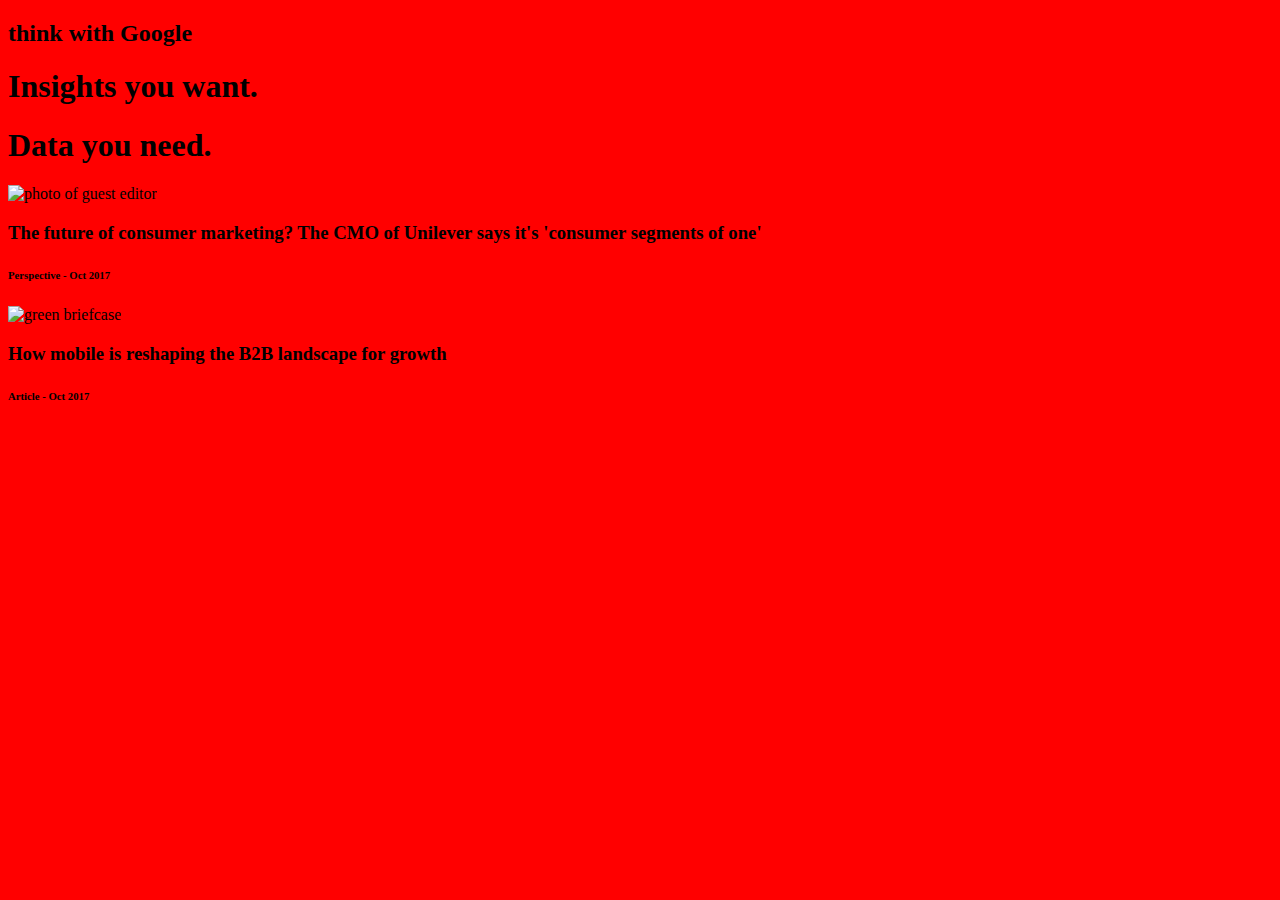
==== index.html @ 2addae3f "add content to website; test media queries and css stylesheet connections" ====
<!DOCTYPE html>
<html>
  <head>
    <meta charset="utf-8">
    <meta name="viewport" content="width=device-width">
    <link rel="stylesheet" href="css/styles.css" type="text/css">
    <title>Think with Google - Discover Marketing Research &amp; Digital Trends </title>
  </head>
  <body>
  <!--Nav Bar-->
    <div class="nav-bar">
      <h2>think with <span class="blue">G</span><span class="red">o</span><span class="yellow">o</span><span class="blue">g</span><span class="green">l</span><span class="red">e</span></h2>
      <div class="hamburger">
        <div class="line">
        </div>
        <div class="line">
        </div>
        <div class="line">
        </div>
      </div>
      <div class="search">
      </div>
    </div>
<!--Title-->
    <div class="title">
      <h1>Insights you want.</h1>
      <h1>Data you need.</h1>
    </div>
<!--Hero-->
    <div class="hero">
      <img src="css/guest-editor.webloc" alt="photo of guest editor">
      <h3>The future of consumer marketing? The CMO of Unilever says it's 'consumer segments of one'</h3>
      <h6>Perspective - Oct 2017</h6>
    </div>
<!--Cards-->
    <div class="card">
      <img src="css/green-briefcase.webloc" alt="green briefcase">
      <h3>How mobile is reshaping the B2B landscape for growth</h3>
      <h6>Article -  Oct 2017</h6>
    </div>
  </body>
</html>
---- css/styles.css ----
* {
  box-sizing: border-box;
}

body {
  background-color: red;
}


/*Mobile*/
@media screen and (max-width:600px) {
  body {
    background-color: red;
  }
}

/*Tablet*/
@media screen and (min-width:601px) and (max-width:899px) {
  body {
    background-color: blue;
  }
}

/*Sm Comp*/
@media screen and (min-width:900px) and (max-width:1199px) {
  body {
    background-color: yellow;
  }
}

/*Lareger Comp*/
@media screen and (min-width:1200px) {

}


/* Colors/Fonts
blue: #437AF8
red: #FD0015
yellow: #FFBC00
green: #00B254

background: #F5F5F5
open, hyperlink, and bottom bar blue: #3A5AD9

fonts:

header (top and bottom): roboto light, 26px, 33px line height; 0px between characters;
small heads: roboto, regular, 18, 25
caption text: roboto, regular, 14, 22
medium heads: roboto, regular, 23, 29
body: roboto, 16px, 25px,
tiny: roboto regular, 13, 20




*/
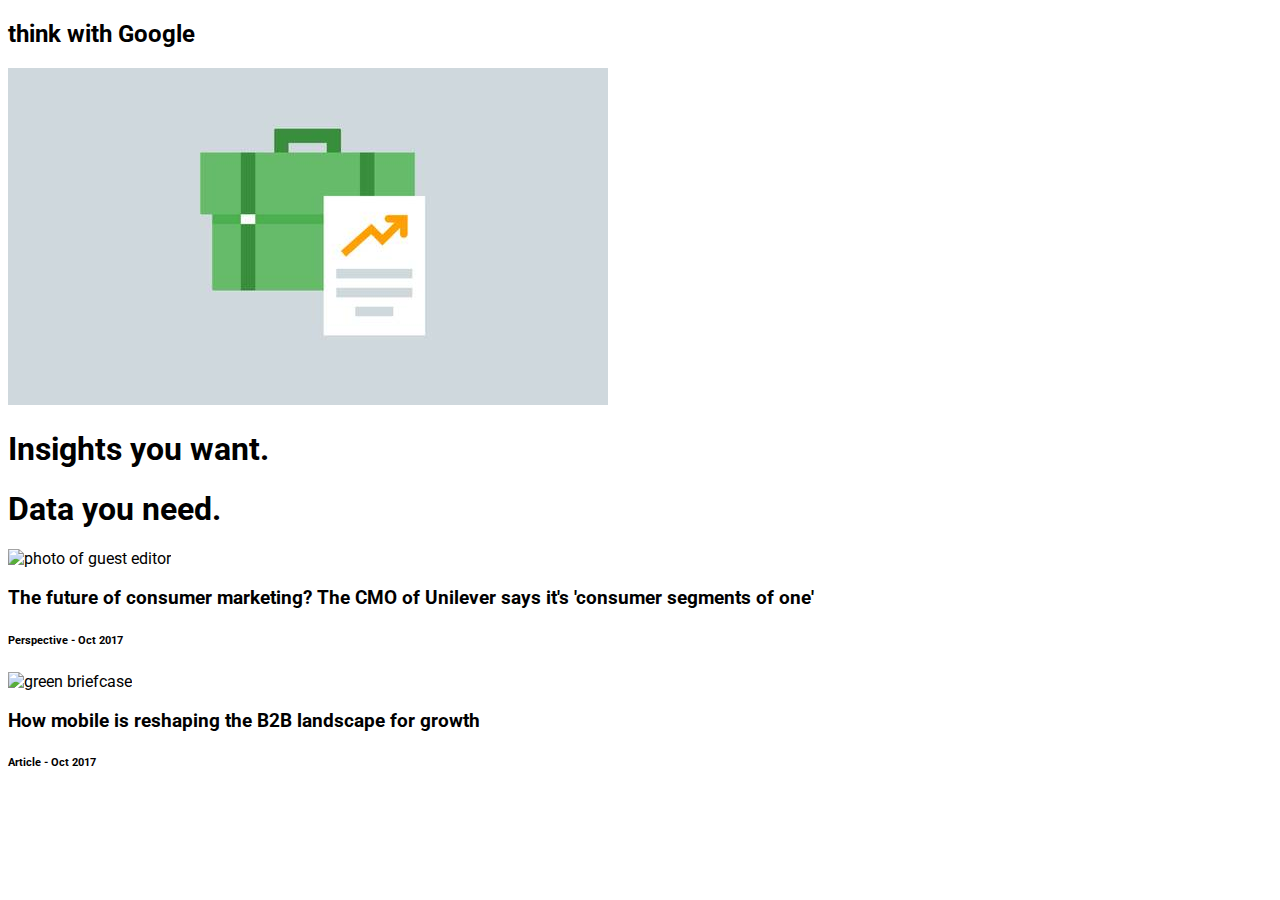
==== commit 3cc4573f: "add images" ====
--- a/index.html
+++ b/index.html
@@ -3,6 +3,7 @@
   <head>
     <meta charset="utf-8">
     <meta name="viewport" content="width=device-width">
+    <link href="https://fonts.googleapis.com/css?family=Roboto" rel="stylesheet">
     <link rel="stylesheet" href="css/styles.css" type="text/css">
     <title>Think with Google - Discover Marketing Research &amp; Digital Trends </title>
   </head>
@@ -10,6 +11,7 @@
   <!--Nav Bar-->
     <div class="nav-bar">
       <h2>think with <span class="blue">G</span><span class="red">o</span><span class="yellow">o</span><span class="blue">g</span><span class="green">l</span><span class="red">e</span></h2>
+      <img src="img/green-briefcase.jpg" alt="green briefcase">
       <div class="hamburger">
         <div class="line">
         </div>
--- a/css/styles.css
+++ b/css/styles.css
@@ -1,16 +1,16 @@
 * {
   box-sizing: border-box;
+  font-family: 'Roboto', sans-serif;
 }
 
-body {
-  background-color: red;
-}
+
+
 
 
 /*Mobile*/
 @media screen and (max-width:600px) {
   body {
-    background-color: red;
+    background-color: #F5F5F5;
   }
 }
 
@@ -28,7 +28,7 @@
   }
 }
 
-/*Lareger Comp*/
+/*Larger Comp*/
 @media screen and (min-width:1200px) {
 
 }
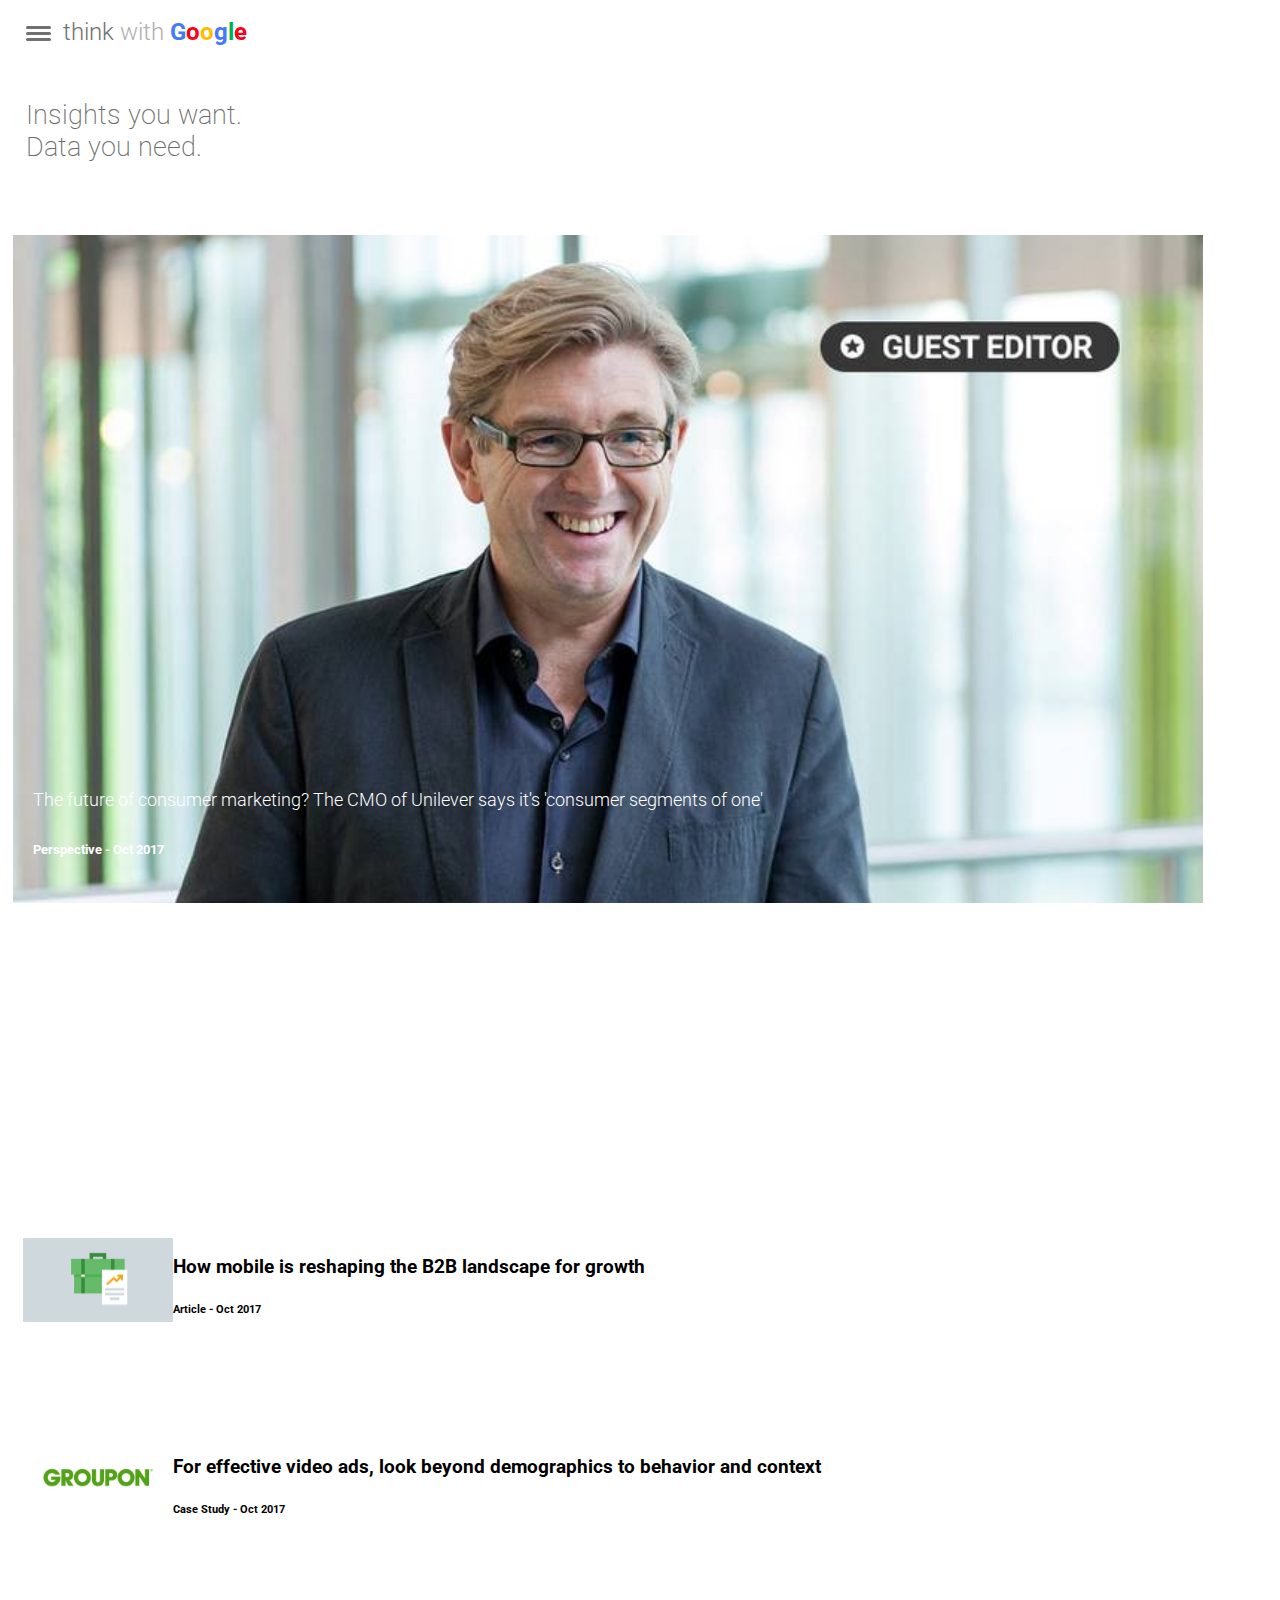
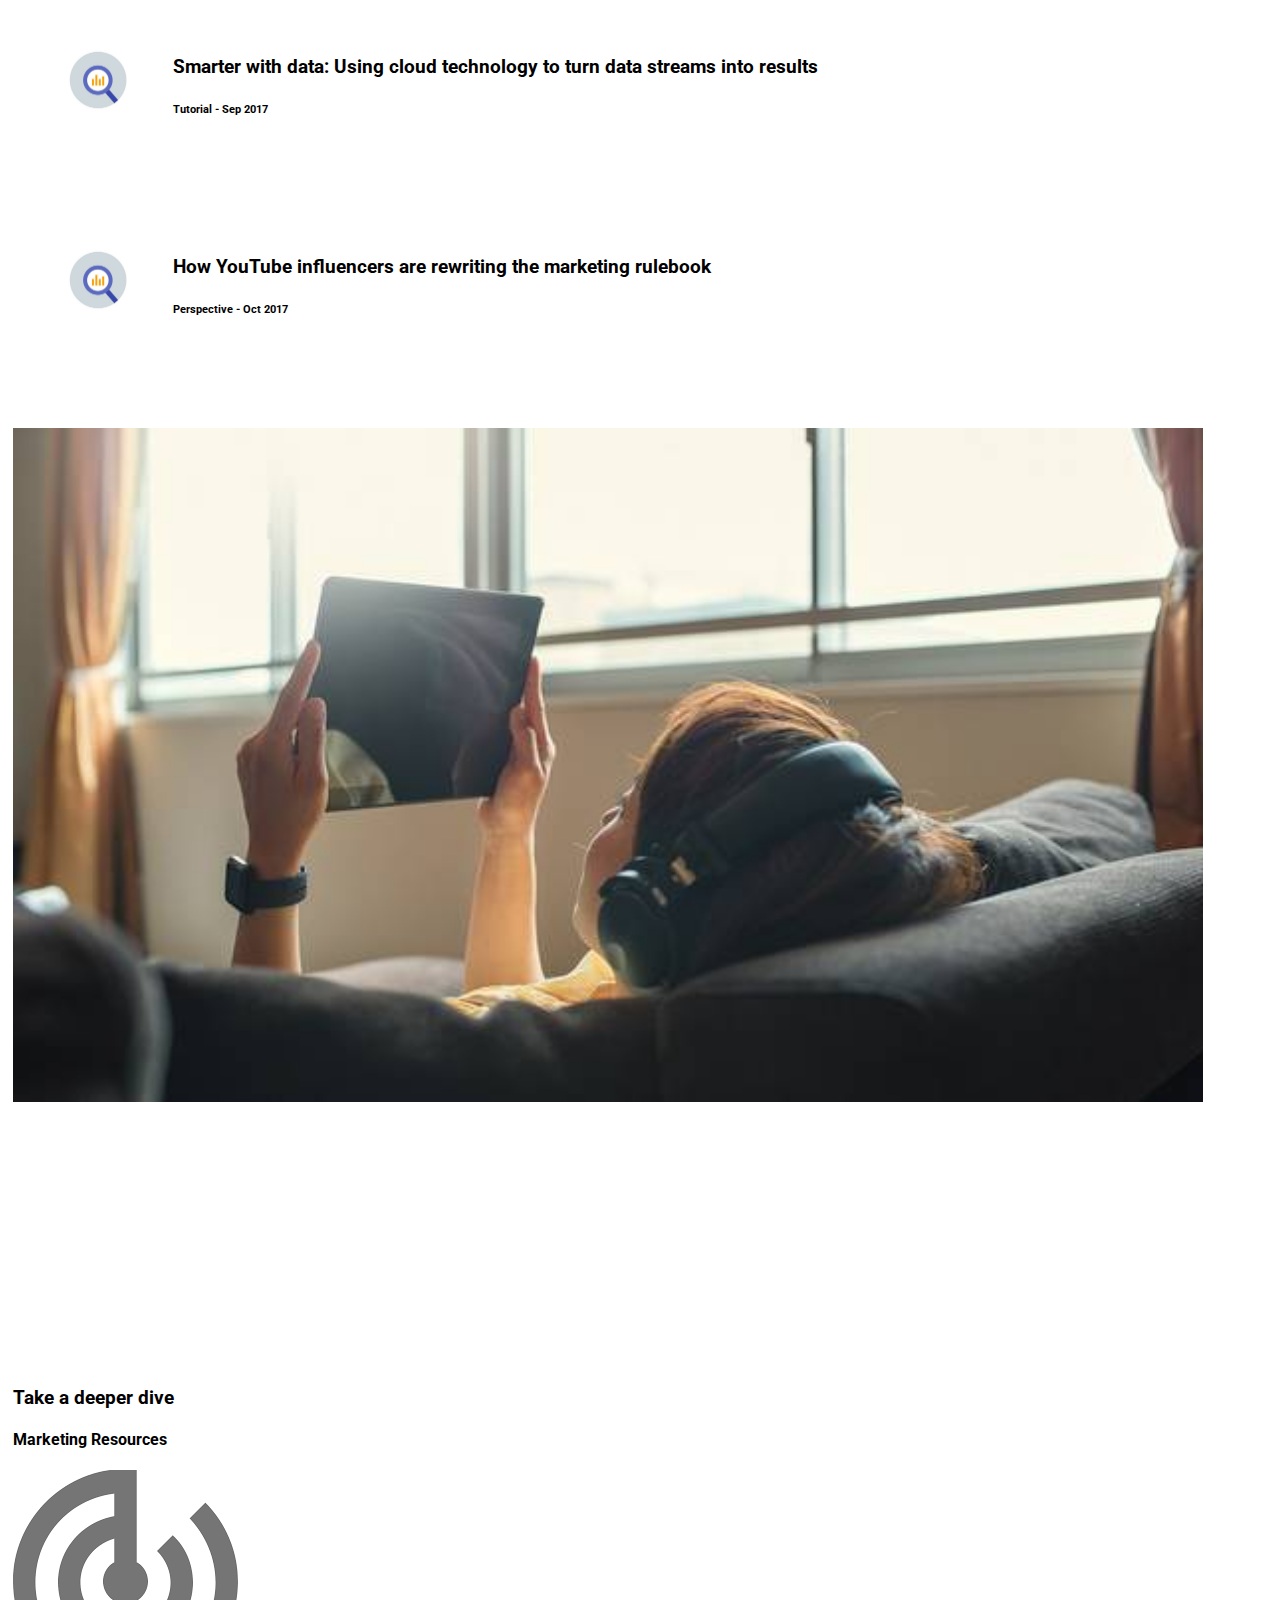
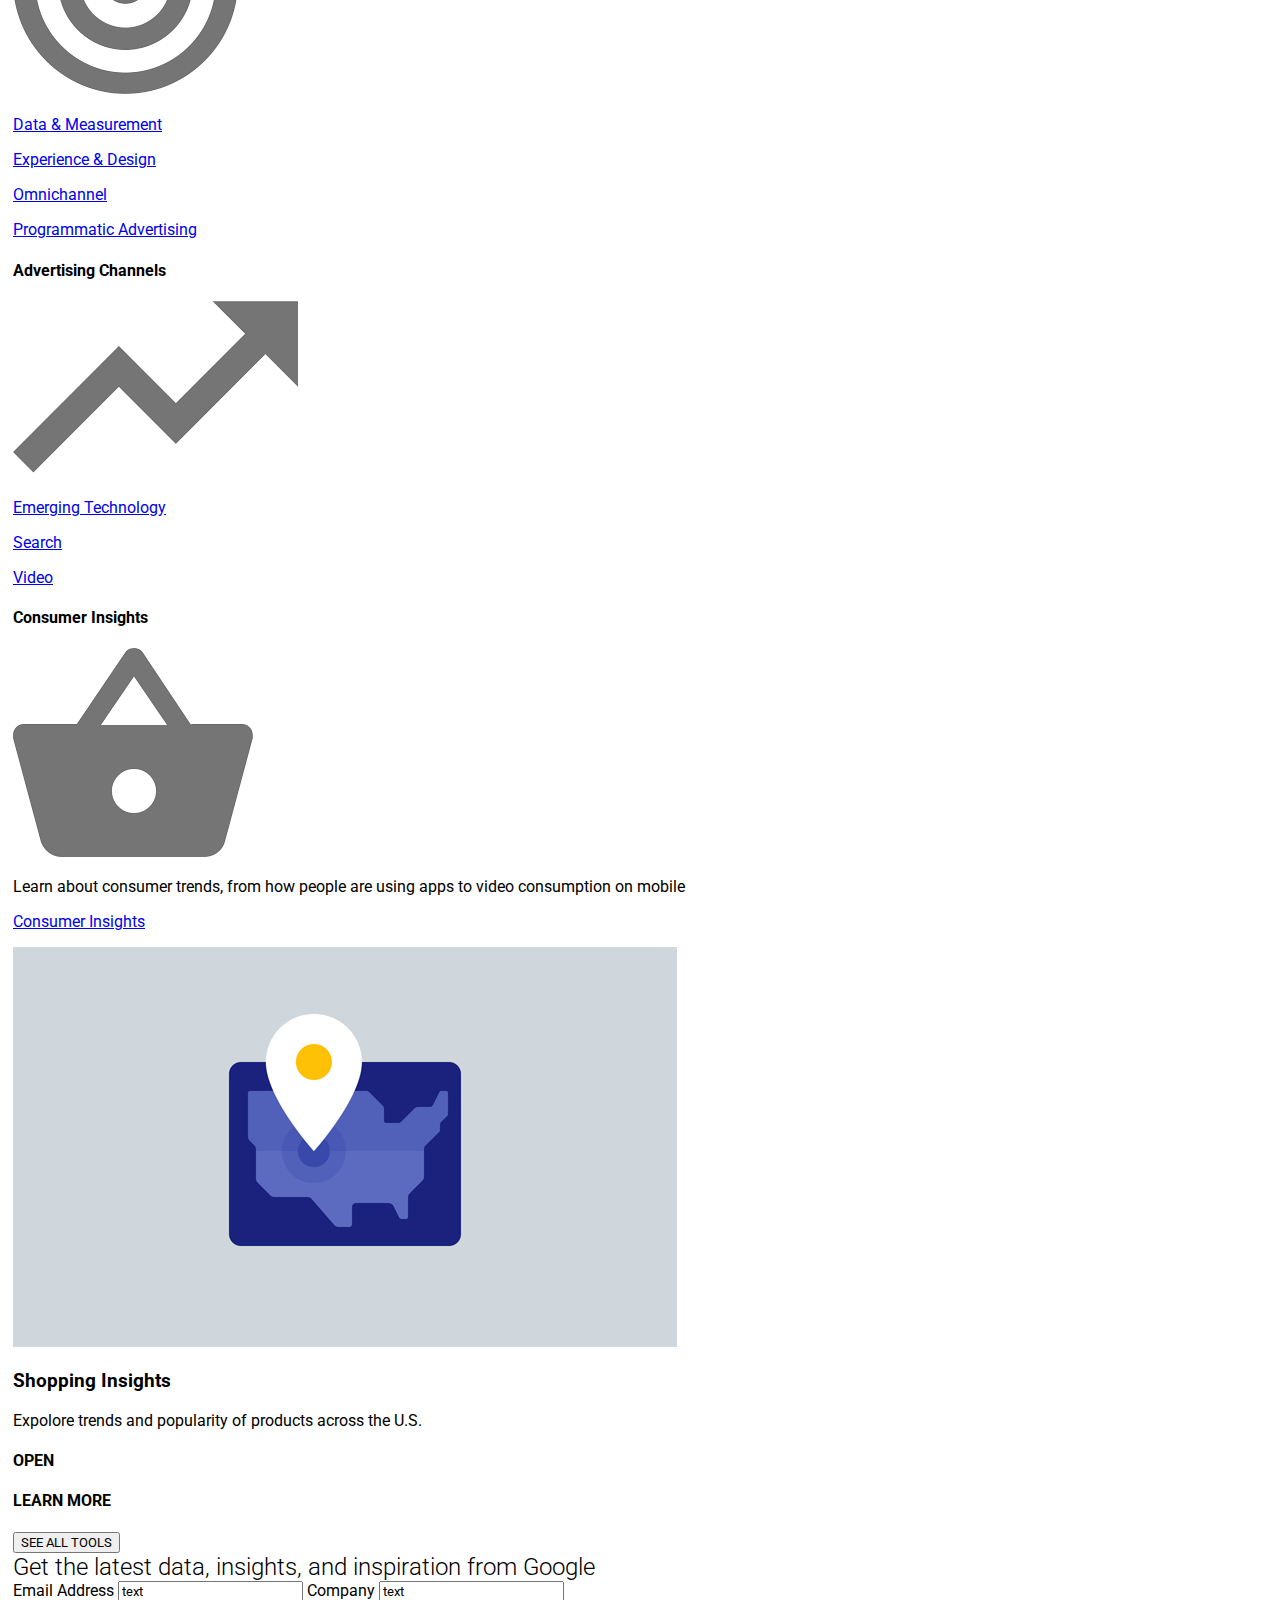
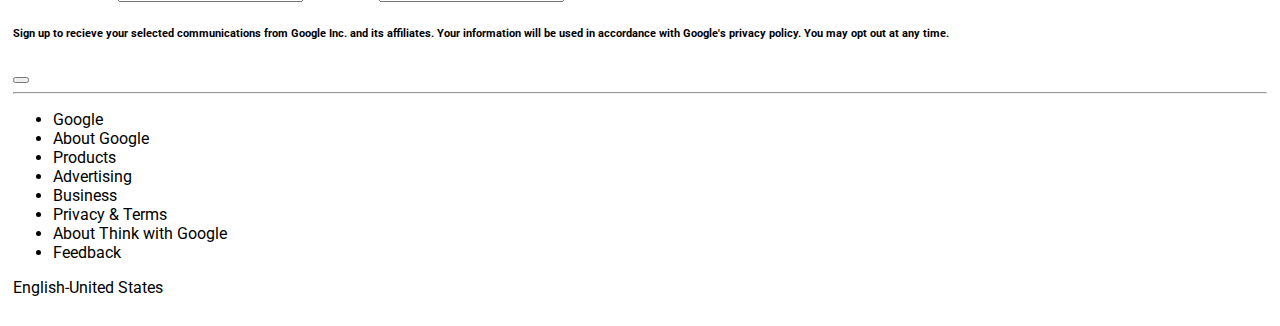
==== commit 99f0897f: "add nav bar, font, styling, color to page" ====
--- a/index.html
+++ b/index.html
@@ -3,15 +3,14 @@
   <head>
     <meta charset="utf-8">
     <meta name="viewport" content="width=device-width">
-    <link href="https://fonts.googleapis.com/css?family=Roboto" rel="stylesheet">
+    <link href="https://fonts.googleapis.com/css?family=Roboto:300,400,light" rel="stylesheet">
     <link rel="stylesheet" href="css/styles.css" type="text/css">
+    <link href="https://fonts.googleapis.com/css?family=Roboto:100" rel="stylesheet">
     <title>Think with Google - Discover Marketing Research &amp; Digital Trends </title>
   </head>
   <body>
   <!--Nav Bar-->
     <div class="nav-bar">
-      <h2>think with <span class="blue">G</span><span class="red">o</span><span class="yellow">o</span><span class="blue">g</span><span class="green">l</span><span class="red">e</span></h2>
-      <img src="img/green-briefcase.jpg" alt="green briefcase">
       <div class="hamburger">
         <div class="line">
         </div>
@@ -20,6 +19,7 @@
         <div class="line">
         </div>
       </div>
+      <h2 class="logo"><span class="grey">think</span> <span class="light-grey">with</span> <span class="google"><span class="blue">G</span><span class="red">o</span><span class="yellow">o</span><span class="blue">g</span><span class="green">l</span><span class="red">e</span></span></h2>
       <div class="search">
       </div>
     </div>
@@ -29,16 +29,103 @@
       <h1>Data you need.</h1>
     </div>
 <!--Hero-->
-    <div class="hero">
-      <img src="css/guest-editor.webloc" alt="photo of guest editor">
-      <h3>The future of consumer marketing? The CMO of Unilever says it's 'consumer segments of one'</h3>
+    <div class="photo-card">
+      <img src="img/guest-editor.width-800.jpg" alt="photo of guest editor">
+      <div class="caption">
+        <h3>The future of consumer marketing? The CMO of Unilever says it's 'consumer segments of one'</h3>
+        <h6>Perspective - Oct 2017</h6>
+      </div>
+    </div>
+<!--Cards-->
+    <div class="white-card">
+      <img src="img/green-briefcase.jpg" alt="green briefcase">
+      <h3>How mobile is reshaping the B2B landscape for growth</h3>
+      <h6>Article - Oct 2017</h6>
+    </div>
+
+    <div class="white-card">
+      <img src="img/groupon-thumbnail.jpg" alt="groupon logo">
+      <h3>For effective video ads, look beyond demographics to behavior and context</h3>
+      <h6>Case Study - Oct 2017</h6>
+    </div>
+
+    <div class="white-card">
+      <img src="img/magnify.jpg" alt="magnifying glass looking at a chart">
+      <h3>Smarter with data: Using cloud technology to turn data streams into results</h3>
+      <h6>Tutorial - Sep 2017</h6>
+    </div>
+
+    <div class="white-card">
+      <img src="img/magnify.jpg" alt="magnifying glass looking at a chart">
+      <h3>How YouTube influencers are rewriting the marketing rulebook</h3>
       <h6>Perspective - Oct 2017</h6>
     </div>
-<!--Cards-->
-    <div class="card">
-      <img src="css/green-briefcase.webloc" alt="green briefcase">
-      <h3>How mobile is reshaping the B2B landscape for growth</h3>
-      <h6>Article -  Oct 2017</h6>
+
+    <div class="photo-card">
+      <img src="img/attn-research.jpg" alt="girl reading tablet">
+      <h3>The key to attention-grabbing video ads? How they're served, not just what's in them</h3>
+      <h6>Article -  Sep 2017</h6>
     </div>
+<!--End of cards// begin deeper dive section-->
+    <div class="deeper-dive">
+      <h3>Take a deeper dive</h3>
+        <h4>Marketing Resources</h4>
+          <span><img src="img/icon-bullseye.png" alt="bullseye icon"></span>
+          <a href="#"><p>Data &amp; Measurement</p></a>
+          <a href="#"><p>Experience &amp; Design</p></a>
+          <a href="#"><p>Omnichannel</p></a>
+          <a href="#"><p>Programmatic Advertising</p></a>
+        <h4>Advertising Channels</h4>
+          <span><img src="img/icon-up-arrow.png" alt="icon for growth chart"></span>
+          <a href="#"><p>Emerging Technology</p></a>
+          <a href="#"><p>Search</p></a>
+          <a href="#"><p>Video</p></a>
+        <h4>Consumer Insights</h4>
+          <span><img src="img/icon-basket.png" alt="icon of a shopping basket"></span>
+          <p>Learn about consumer trends, from how people are using apps to video consumption on mobile</p>
+          <a href="#"><p>Consumer Insights</p></a>
+    </div>
+<!--End of deeper dive // Start of tools for marketers-->
+    <div class="tools-marketers">
+      <div class="sm-card">
+        <img src="img/map.png" alt="map of the united states">
+        <h3>Shopping Insights</h3>
+        <p>Expolore trends and popularity of products across the U.S.</p>
+        <h4>OPEN</h4>
+        <h4>LEARN MORE</h4>
+      </div>
+      <button type="button" name="button">SEE ALL TOOLS</button>
+    </div>
+<!--End of tools for marketers // Start of newsletter -->
+    <div class="newsletter">
+      <h2>Get the latest data, insights, and inspiration from Google</h2>
+      <form class="newsletter" action="index.html" method="post">
+        <label for="email">Email Address</label>
+        <input type="text" name="email" value="text">
+        <label for="company">Company</label>
+        <input type="text" name="email" value="text">
+        <h6>Sign up to recieve your selected communications from Google Inc. and its affiliates. Your information will be used in accordance with Google's <span class=underlin>privacy policy</span>. You may opt out at any time.</h6>
+        <button type="button" name="button"></button>
+      </form>
+    </div>
+    <hr>
+    <div class="bottom-navbar">
+      <ul>
+        <li>Google</li>
+        <li>About Google</li>
+        <li>Products</li>
+        <li>Advertising</li>
+        <li>Business</li>
+        <li>Privacy &amp; Terms</li>
+        <li>About Think with Google</li>
+        <li>Feedback</li>
+      </ul>
+    </div>
+    <div class="language">
+      <p>English-United States</p>
+    </div>
+    <ul class="social-media-icons">
+
+    </ul>
   </body>
 </html>
--- a/css/styles.css
+++ b/css/styles.css
@@ -3,7 +3,130 @@
   font-family: 'Roboto', sans-serif;
 }
 
+body {
+  padding: 5px;
+}
 
+h1 {
+  font-family:'Roboto', sans-serif;
+  font-weight: 200;
+  color: #6C6C6C;
+  font-size: 27px;
+  line-height: normal;
+  margin:0;
+}
+
+h2 {
+  font-family:'Roboto', sans-serif;
+  font-size: 24px;
+  font-weight: 300;
+  font-style: thin;
+  margin: 0;
+}
+
+.google {
+  font-weight: bold;
+  font-stretch: extra-expanded;
+}
+
+.hamburger {
+  width: 30px;
+  height: 30px;
+  float: left;
+  display: inline;
+  margin: 10px;
+}
+
+.hamburger .line {
+  width: 25px;
+  height: 3px;
+  background-color: #717171;
+  margin: 3px;
+  border-radius: 3px;
+}
+
+.logo {
+  float: left;
+  width: 50vw;
+  margin-top: 5px;
+}
+
+.title {
+  float: left;
+  width: 100vw;
+  margin-top: 4vh;
+  margin-bottom: 8vh;
+  padding-left: 1vw;
+}
+
+.grey {
+  color: #717171;
+}
+
+.light-grey {
+  color: #B0B0B0;
+}
+
+.yellow {
+  color: #FFBC00;
+}
+
+.red {
+  color: #FD0015;
+}
+
+.green {
+  color: #00B254;
+}
+
+.blue {
+  color: #437AF8;
+}
+
+
+.photo-card img {
+  width: 93vw;
+  z-index: -1000;
+}
+
+.photo-card h3 {
+  color: white;
+  padding-top: 10em;
+  font-size: 18px;
+  line-height: 25px;
+  font-weight: 300;
+  margin: 0;
+  border: 0;
+  padding-bottom: 0px;
+}
+
+.photo-card h6 {
+  color: white;
+  font-size: 13px;
+}
+
+.caption {
+  top: -20em;
+  z-index: 0;
+  padding: 20px;
+  position: relative;
+  width: 90vw;
+}
+
+
+.white-card  {
+  width: 90vw;
+  height: 200px;
+  background-color: white;
+  padding: 10px;
+}
+
+.white-card img {
+  width: 150px;
+  float: left;
+}
+
+.white-card
 
 
 
@@ -40,6 +163,9 @@
 yellow: #FFBC00
 green: #00B254
 
+lgiht grey logo text: #B0B0B0
+dark grey logo text: #717171
+
 background: #F5F5F5
 open, hyperlink, and bottom bar blue: #3A5AD9
 
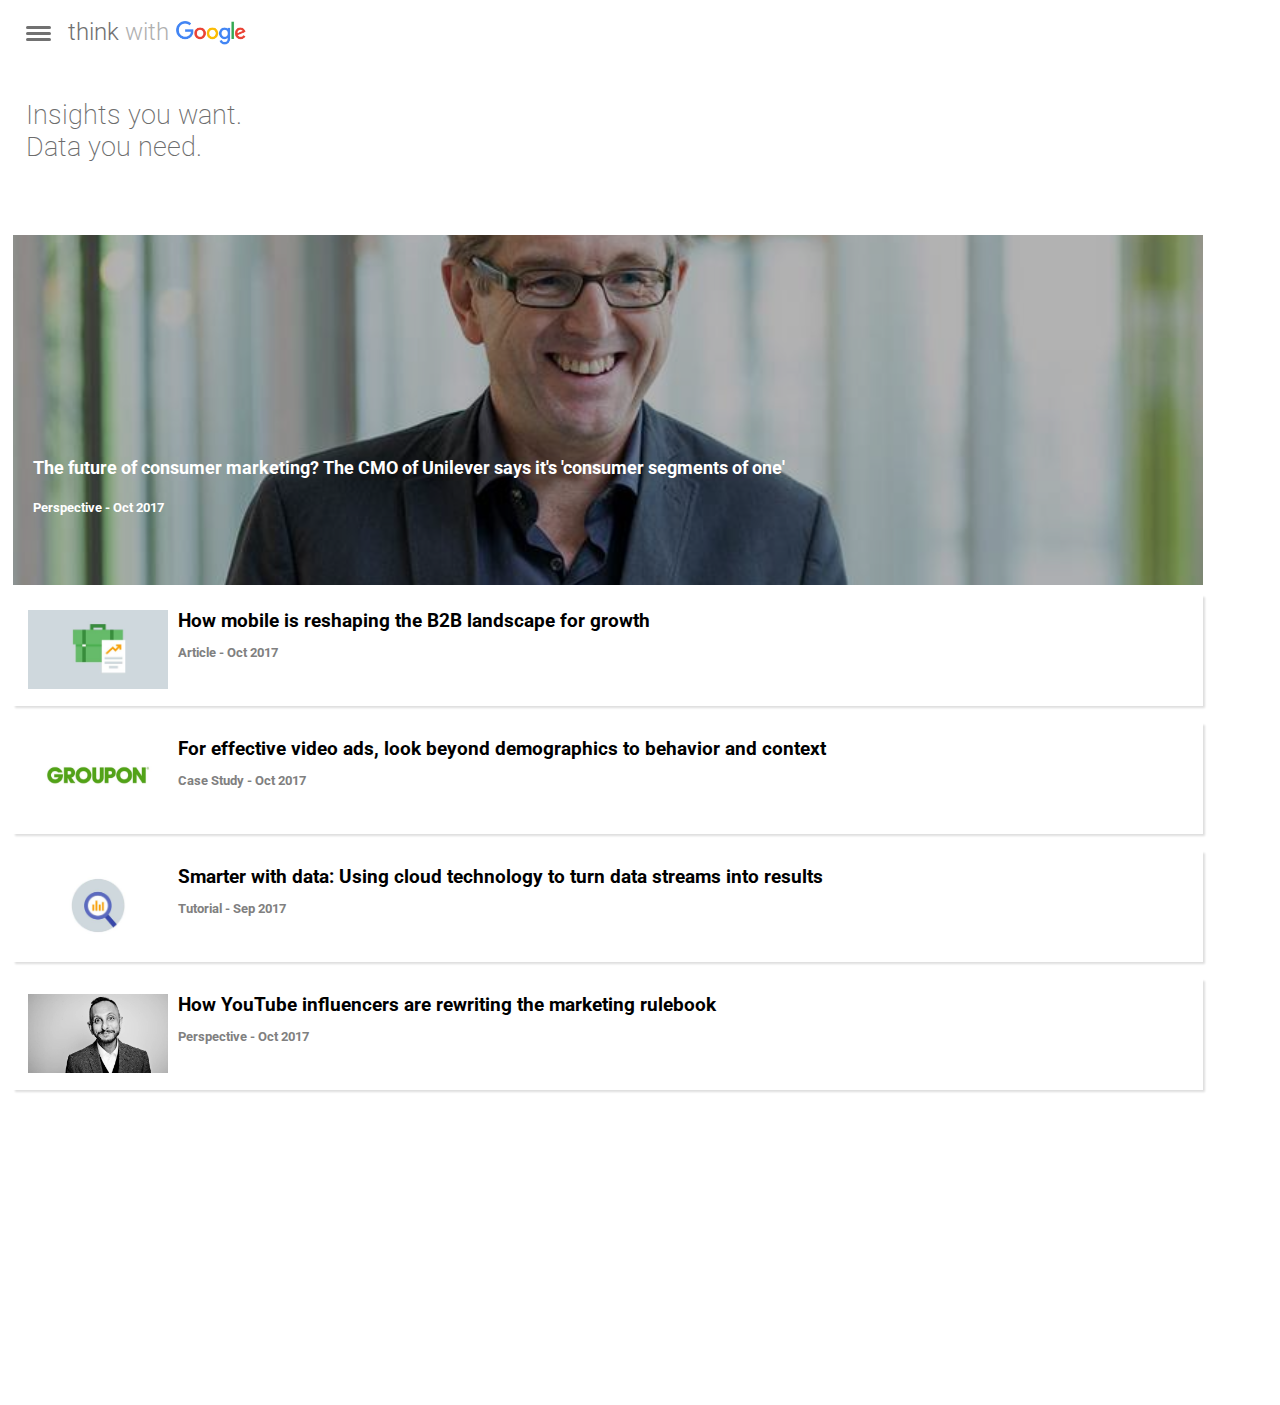
==== commit feb8e096: "add style, layout and background images for 'cards' that contain images and text" ====
--- a/index.html
+++ b/index.html
@@ -19,7 +19,10 @@
         <div class="line">
         </div>
       </div>
-      <h2 class="logo"><span class="grey">think</span> <span class="light-grey">with</span> <span class="google"><span class="blue">G</span><span class="red">o</span><span class="yellow">o</span><span class="blue">g</span><span class="green">l</span><span class="red">e</span></span></h2>
+      <div class="logo">
+        <h2><span class="grey">think</span> <span class="light-grey">with</span></h2>
+        <img src="img/google-logo.png" alt="google">
+      </div>
       <div class="search">
       </div>
     </div>
@@ -30,43 +33,51 @@
     </div>
 <!--Hero-->
     <div class="photo-card">
-      <img src="img/guest-editor.width-800.jpg" alt="photo of guest editor">
       <div class="caption">
         <h3>The future of consumer marketing? The CMO of Unilever says it's 'consumer segments of one'</h3>
         <h6>Perspective - Oct 2017</h6>
       </div>
     </div>
 <!--Cards-->
-    <div class="white-card">
-      <img src="img/green-briefcase.jpg" alt="green briefcase">
-      <h3>How mobile is reshaping the B2B landscape for growth</h3>
-      <h6>Article - Oct 2017</h6>
+    <div class="cards">
+      <div class="white-card">
+        <img src="img/green-briefcase.jpg" alt="green briefcase">
+        <div class="caption">
+          <h3>How mobile is reshaping the B2B landscape for growth</h3>
+          <h6>Article - Oct 2017</h6>
+        </div>
+      </div>
+
+      <div class="white-card">
+        <img src="img/groupon-thumbnail.jpg" alt="groupon logo">
+        <div class="caption">
+          <h3>For effective video ads, look beyond demographics to behavior and context</h3>
+          <h6>Case Study - Oct 2017</h6>
+        </div>
+      </div>
+
+      <div class="white-card">
+        <img src="img/magnify.jpg" alt="magnifying glass looking at a chart">
+        <div class="caption">
+          <h3>Smarter with data: Using cloud technology to turn data streams into results</h3>
+          <h6>Tutorial - Sep 2017</h6>
+        </div>
+      </div>
+
+      <div class="white-card">
+        <img src="img/man-b-w.jpg" alt="magnifying glass looking at a chart">
+        <div class="caption">
+          <h3>How YouTube influencers are rewriting the marketing rulebook</h3>
+          <h6>Perspective - Oct 2017</h6>
+        </div>
+      </div>
     </div>
-
-    <div class="white-card">
-      <img src="img/groupon-thumbnail.jpg" alt="groupon logo">
-      <h3>For effective video ads, look beyond demographics to behavior and context</h3>
-      <h6>Case Study - Oct 2017</h6>
-    </div>
-
-    <div class="white-card">
-      <img src="img/magnify.jpg" alt="magnifying glass looking at a chart">
-      <h3>Smarter with data: Using cloud technology to turn data streams into results</h3>
-      <h6>Tutorial - Sep 2017</h6>
-    </div>
-
-    <div class="white-card">
-      <img src="img/magnify.jpg" alt="magnifying glass looking at a chart">
-      <h3>How YouTube influencers are rewriting the marketing rulebook</h3>
-      <h6>Perspective - Oct 2017</h6>
-    </div>
-
-    <div class="photo-card">
+    <!-- <div class="photo-card">
       <img src="img/attn-research.jpg" alt="girl reading tablet">
       <h3>The key to attention-grabbing video ads? How they're served, not just what's in them</h3>
       <h6>Article -  Sep 2017</h6>
     </div>
-<!--End of cards// begin deeper dive section-->
+End of cards// begin deeper dive section
     <div class="deeper-dive">
       <h3>Take a deeper dive</h3>
         <h4>Marketing Resources</h4>
@@ -85,7 +96,7 @@
           <p>Learn about consumer trends, from how people are using apps to video consumption on mobile</p>
           <a href="#"><p>Consumer Insights</p></a>
     </div>
-<!--End of deeper dive // Start of tools for marketers-->
+End of deeper dive // Start of tools for marketers
     <div class="tools-marketers">
       <div class="sm-card">
         <img src="img/map.png" alt="map of the united states">
@@ -96,7 +107,7 @@
       </div>
       <button type="button" name="button">SEE ALL TOOLS</button>
     </div>
-<!--End of tools for marketers // Start of newsletter -->
+End of tools for marketers // Start of newsletter
     <div class="newsletter">
       <h2>Get the latest data, insights, and inspiration from Google</h2>
       <form class="newsletter" action="index.html" method="post">
@@ -126,6 +137,6 @@
     </div>
     <ul class="social-media-icons">
 
-    </ul>
+    </ul> -->
   </body>
 </html>
--- a/css/styles.css
+++ b/css/styles.css
@@ -13,7 +13,7 @@
   color: #6C6C6C;
   font-size: 27px;
   line-height: normal;
-  margin:0;
+  margin:0px;
 }
 
 h2 {
@@ -21,7 +21,17 @@
   font-size: 24px;
   font-weight: 300;
   font-style: thin;
-  margin: 0;
+  margin: 0px;
+}
+
+h3 {
+  margin: 0px;
+}
+
+h6 {
+  font-size: 13px;
+  margin-top: 0px;
+  color: grey;
 }
 
 .google {
@@ -47,8 +57,17 @@
 
 .logo {
   float: left;
-  width: 50vw;
-  margin-top: 5px;
+  margin: 5px;
+}
+
+.logo h2 {
+  float: left;
+}
+
+.logo img {
+  width: 70px;
+  float: left;
+  margin: 3px 0px 3px 7px;
 }
 
 .title {
@@ -57,6 +76,7 @@
   margin-top: 4vh;
   margin-bottom: 8vh;
   padding-left: 1vw;
+  display: block;
 }
 
 .grey {
@@ -67,67 +87,80 @@
   color: #B0B0B0;
 }
 
-.yellow {
-  color: #FFBC00;
-}
-
-.red {
-  color: #FD0015;
-}
-
-.green {
-  color: #00B254;
-}
-
-.blue {
-  color: #437AF8;
-}
-
-
-.photo-card img {
-  width: 93vw;
-  z-index: -1000;
+.photo-card {
+  float: left;
+  width: 93vw;
+  height: 350px;
+  display: block;
+  background-image: url("../img/guest-editor.width-800.jpg");
+  background-position: center;
+  background-repeat: no-repeat;
+  background-size: cover;
+  background-color:rgba(0, 0, 0, 0.3);
+  background-blend-mode:color;
+  padding: 20px;
+}
+
+.photo-card .caption  {
+  height: 300px;
+  padding-top: 200px;
 }
 
 .photo-card h3 {
+  width: 93vw;
   color: white;
-  padding-top: 10em;
   font-size: 18px;
   line-height: 25px;
-  font-weight: 300;
-  margin: 0;
-  border: 0;
-  padding-bottom: 0px;
 }
 
 .photo-card h6 {
   color: white;
   font-size: 13px;
-}
-
-.caption {
-  top: -20em;
-  z-index: 0;
-  padding: 20px;
-  position: relative;
-  width: 90vw;
-}
-
+  padding-top: 20px; 
+}
+
+.cards {
+  height: 800px;
+  width: 93vw;
+  margin: 10px 10px 10px 0px;
+  display: block;
+  float: left;
+}
 
 .white-card  {
-  width: 90vw;
-  height: 200px;
+  width: 93vw;
+  height: 111px;
+  padding: 10px;
   background-color: white;
-  padding: 10px;
+  display: block;
+  margin-bottom: 17px;
+  float: left;
+  box-shadow: 2px 2px 2px #DEDEDE;
 }
 
 .white-card img {
-  width: 150px;
-  float: left;
-}
-
-.white-card
-
+  width: 140px;
+  margin: 5px;
+  margin-right: 10px;
+  float: left;
+  display: block;
+}
+
+.white-card h3 {
+  margin: 5px;
+}
+
+.white-card h6 {
+  float: left;
+  margin-top: 8px;
+}
+
+.white-card-caption {
+  width: 60%;
+  float: left;
+  margin-top: 5px;
+  margin-left: 10px;
+}
 
 
 /*Mobile*/
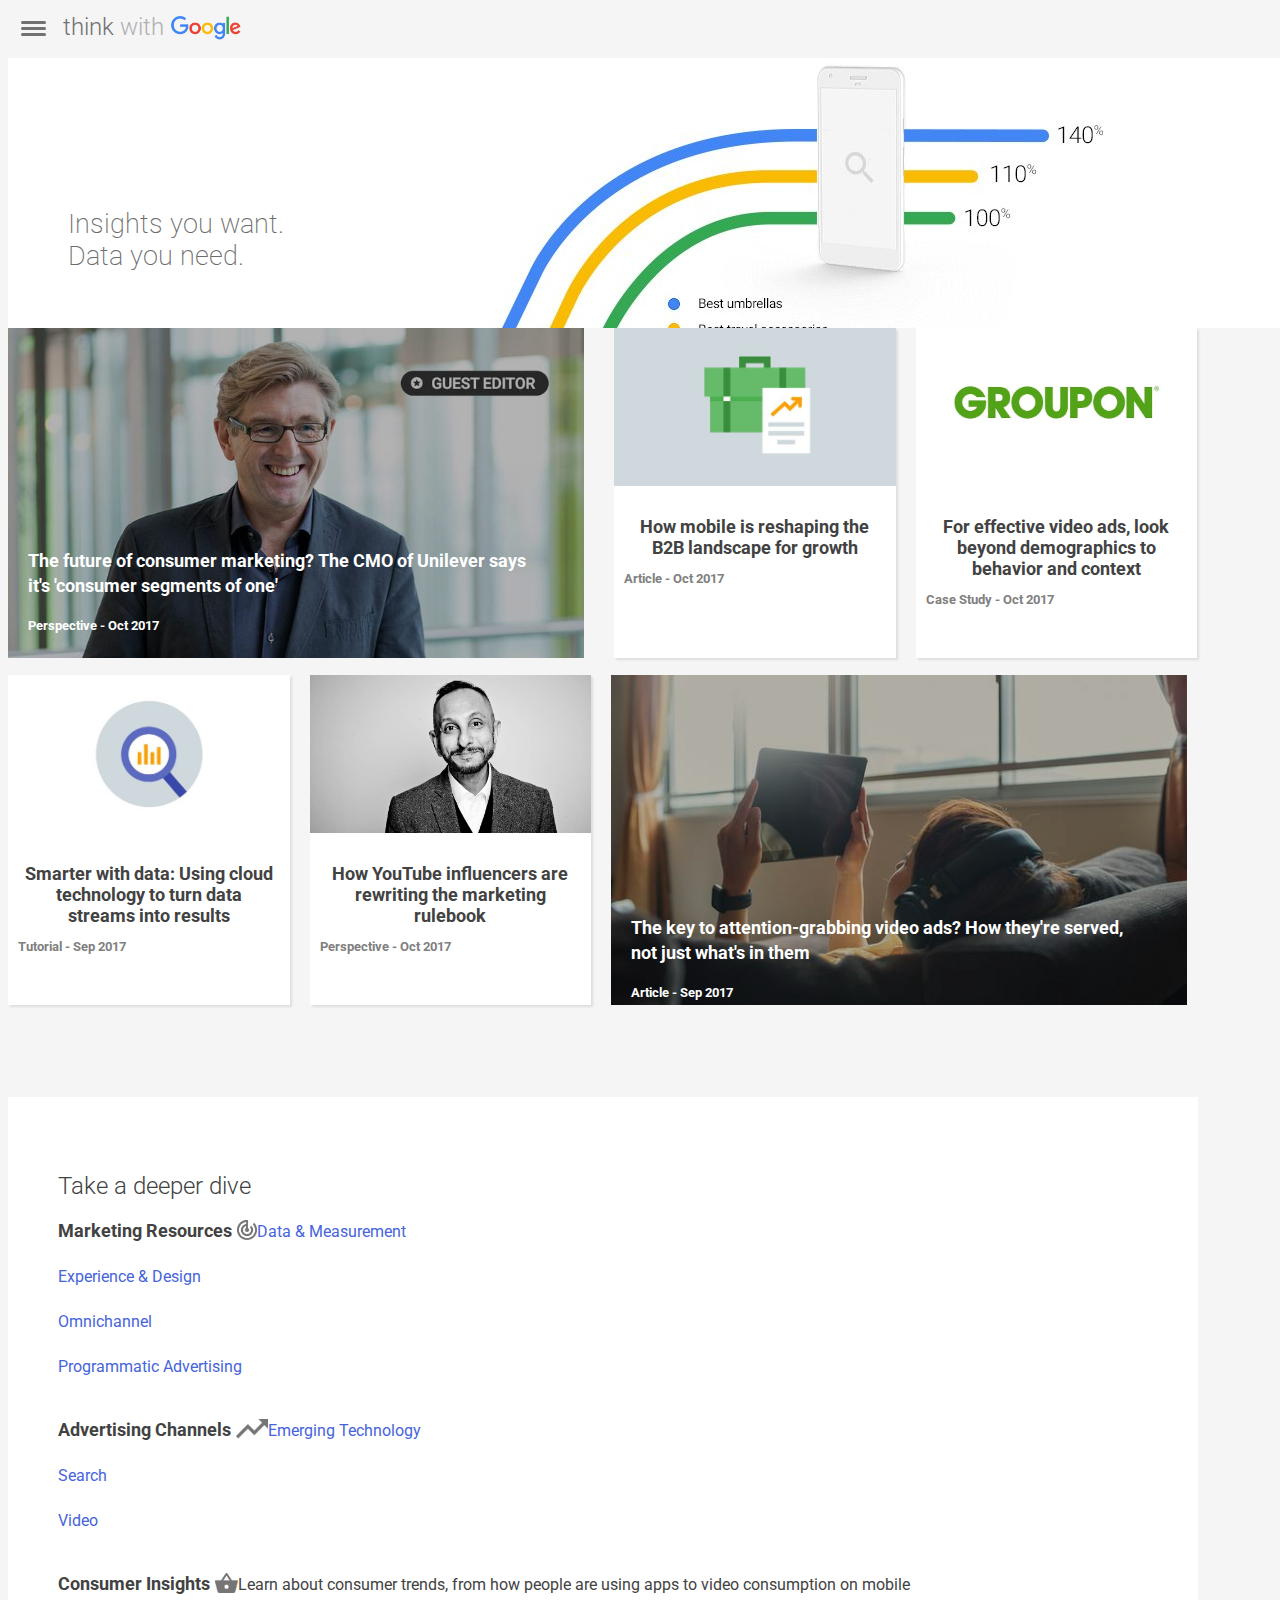
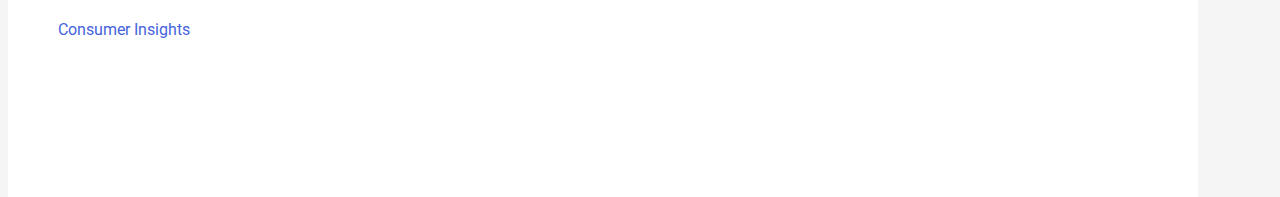
==== commit cb59651a: "complete styling of different screen sizes" ====
--- a/index.html
+++ b/index.html
@@ -26,6 +26,15 @@
       <div class="search">
       </div>
     </div>
+
+<!--Nav Bar only large -->
+  <div class="only-large">
+    <div class="only-large-title">
+      <h1>Insights you want.</h1>
+      <h1>Data you need.</h1>
+    </div>
+  </div>
+
 <!--Title-->
     <div class="title">
       <h1>Insights you want.</h1>
@@ -72,32 +81,44 @@
         </div>
       </div>
     </div>
-    <!-- <div class="photo-card">
-      <img src="img/attn-research.jpg" alt="girl reading tablet">
+    <div class="photo-card2">
       <h3>The key to attention-grabbing video ads? How they're served, not just what's in them</h3>
       <h6>Article -  Sep 2017</h6>
     </div>
-End of cards// begin deeper dive section
+
+<!--End of cards// begin deeper dive section-->
     <div class="deeper-dive">
-      <h3>Take a deeper dive</h3>
-        <h4>Marketing Resources</h4>
-          <span><img src="img/icon-bullseye.png" alt="bullseye icon"></span>
+      <h2>Take a deeper dive</h2>
+        <h3>Marketing Resources</h3>
+          <img src="img/icon-bullseye.png" alt="bullseye icon">
+          <br>
           <a href="#"><p>Data &amp; Measurement</p></a>
+          <br>
           <a href="#"><p>Experience &amp; Design</p></a>
+          <br>
           <a href="#"><p>Omnichannel</p></a>
+          <br>
           <a href="#"><p>Programmatic Advertising</p></a>
-        <h4>Advertising Channels</h4>
-          <span><img src="img/icon-up-arrow.png" alt="icon for growth chart"></span>
+          <br>
+        <h3>Advertising Channels</h3>
+          <img src="img/icon-up-arrow.png" alt="icon for growth chart">
+          <br>
           <a href="#"><p>Emerging Technology</p></a>
+          <br>
           <a href="#"><p>Search</p></a>
+          <br>
           <a href="#"><p>Video</p></a>
-        <h4>Consumer Insights</h4>
-          <span><img src="img/icon-basket.png" alt="icon of a shopping basket"></span>
+          <br>
+        <h3>Consumer Insights</h3>
+          <img src="img/icon-basket.png" alt="icon of a shopping basket">
+          <br>
           <p>Learn about consumer trends, from how people are using apps to video consumption on mobile</p>
+          <br>
           <a href="#"><p>Consumer Insights</p></a>
+          <br>
     </div>
-End of deeper dive // Start of tools for marketers
-    <div class="tools-marketers">
+<!--End of deeper dive // Start of tools for marketers-->
+    <!-- <div class="tools-marketers">
       <div class="sm-card">
         <img src="img/map.png" alt="map of the united states">
         <h3>Shopping Insights</h3>
@@ -106,9 +127,9 @@
         <h4>LEARN MORE</h4>
       </div>
       <button type="button" name="button">SEE ALL TOOLS</button>
-    </div>
-End of tools for marketers // Start of newsletter
-    <div class="newsletter">
+    </div> -->
+<!--End of tools for marketers // Start of newsletter-->
+    <!-- <div class="newsletter">
       <h2>Get the latest data, insights, and inspiration from Google</h2>
       <form class="newsletter" action="index.html" method="post">
         <label for="email">Email Address</label>
@@ -136,7 +157,6 @@
       <p>English-United States</p>
     </div>
     <ul class="social-media-icons">
-
     </ul> -->
   </body>
 </html>
--- a/css/styles.css
+++ b/css/styles.css
@@ -1,6 +1,7 @@
 * {
   box-sizing: border-box;
   font-family: 'Roboto', sans-serif;
+  color: #424242;
 }
 
 body {
@@ -26,6 +27,16 @@
 
 h3 {
   margin: 0px;
+  font-size: 18px;
+}
+
+p {
+  font-size: 16px;
+  line-height: 26px;
+}
+
+a {
+  text-decoration: none;
 }
 
 h6 {
@@ -116,16 +127,16 @@
 .photo-card h6 {
   color: white;
   font-size: 13px;
-  padding-top: 20px; 
-}
-
-.cards {
-  height: 800px;
+  padding-top: 20px;
+}
+
+/*.cards {
+  height: 515px;
   width: 93vw;
   margin: 10px 10px 10px 0px;
   display: block;
   float: left;
-}
+}*/
 
 .white-card  {
   width: 93vw;
@@ -162,6 +173,76 @@
   margin-left: 10px;
 }
 
+.photo-card2 {
+  float: left;
+  width: 93vw;
+  height: 350px;
+  display: block;
+  background-image: url("../img/attn-research.jpg");
+  background-position: center;
+  background-repeat: no-repeat;
+  background-size: cover;
+  background-color:rgba(0, 0, 0, 0.3);
+  background-blend-mode:color;
+  padding: 20px;
+  padding-bottom: 75px;
+}
+
+.photo-card2 .caption  {
+  height: 300px;
+  /*padding-top: 200px;*/
+}
+
+.photo-card2 h3 {
+  padding-top: 220px;
+  width: 90vw;
+  color: white;
+  font-size: 18px;
+  line-height: 25px;
+}
+
+.photo-card2 h6 {
+  color: white;
+  font-size: 13px;
+  padding-top: 20px;
+}
+
+.deeper-dive {
+  height: 700px;
+  width: 93vw;
+  display: block;
+  float: left;
+  margin-top: 75px;
+  padding-top: 75px;
+  margin-left: 0px;
+  margin-right: 0px;
+  background-color: white;
+}
+
+.deeper-dive h3 {
+  margin-top: 20px;
+  float: left;
+}
+
+.deeper-dive img {
+  height: 20px;
+  margin-top: 20px;
+  margin-left: 5px;
+  float: left;
+}
+
+.deeper-dive p {
+  margin:0px;
+}
+
+.deeper-dive a p {
+  color: #4664DB;
+  text-decoration: none;
+}
+
+.only-large {
+  display: none;
+}
 
 /*Mobile*/
 @media screen and (max-width:600px) {
@@ -171,21 +252,114 @@
 }
 
 /*Tablet*/
-@media screen and (min-width:601px) and (max-width:899px) {
+@media screen and (min-width:601px) and (max-width:900px) {
   body {
-    background-color: blue;
-  }
-}
-
-/*Sm Comp*/
-@media screen and (min-width:900px) and (max-width:1199px) {
+    background-color: #F5F5F5;
+  }
+  .white-card {
+    width: 43vw;
+    margin-right: 3vw;
+    float: left;
+    height: 330px;
+    padding: 0px;
+  }
+  .white-card img {
+    float: left;
+    width: 43vw;
+    padding: 0px;
+    margin: 0px 0px 20px 0px;
+  }
+  .white-card .caption {
+    margin: 20px;
+  }
+  .cards {
+    height: 700px;
+  }
+
+  .deeper-dive {
+    padding-left: 20px;
+  }
+
+  .only-large {
+    display: none;
+  }
+
+}
+
+/*Comp*/
+@media screen and (min-width:901px) and (max-width: 1600px) {
   body {
-    background-color: yellow;
-  }
-}
-
-/*Larger Comp*/
-@media screen and (min-width:1200px) {
+    background-color: #F5F5F5;
+    padding: 0px;
+  }
+  .only-large-title {
+    font-size: 40px;
+    padding-left: 60px;
+    padding-top: 150px;
+  }
+
+  .title {
+    display: none;
+  }
+
+  .only-large {
+    display: block;
+    width: 100vw;
+    background-image: url("../img/hero-mobile-search.jpg");
+    background-position: center;
+    background-repeat: no-repeat;
+    height: 30vh;
+    float: left;
+  }
+
+  .photo-card {
+    width: 45vw;
+    height: 330px;
+    float: left;
+    margin-right: 30px;
+  }
+
+  .photo-card .caption{
+    width: 40vw;
+  }
+
+  .photo-card .caption h3{
+    width: 40vw;
+  }
+
+  .photo-card2 {
+    width: 45vw;
+    padding: 20px;
+    float: left;
+    height: 330px;
+    margin-right: 30px;
+  }
+
+  .photo-card2 h3 {
+    width: 40vw;
+  }
+
+  .white-card {
+    width: 22vw;
+    float: left;
+    height: 330px;
+    padding: 0px;
+    margin-right: 20px;
+  }
+  .white-card img {
+    float: left;
+    width: 22vw;
+    padding: 0px;
+    margin: 0px 0px 30px 0px;
+  }
+  .white-card .caption {
+    margin: 10px;
+    text-align: center;
+  }
+
+  .deeper-dive {
+    padding-left: 50px;
+  }
 
 }
 
@@ -196,7 +370,7 @@
 yellow: #FFBC00
 green: #00B254
 
-lgiht grey logo text: #B0B0B0
+light grey logo text: #B0B0B0
 dark grey logo text: #717171
 
 background: #F5F5F5
@@ -210,8 +384,4 @@
 medium heads: roboto, regular, 23, 29
 body: roboto, 16px, 25px,
 tiny: roboto regular, 13, 20
-
-
-
-
 */
